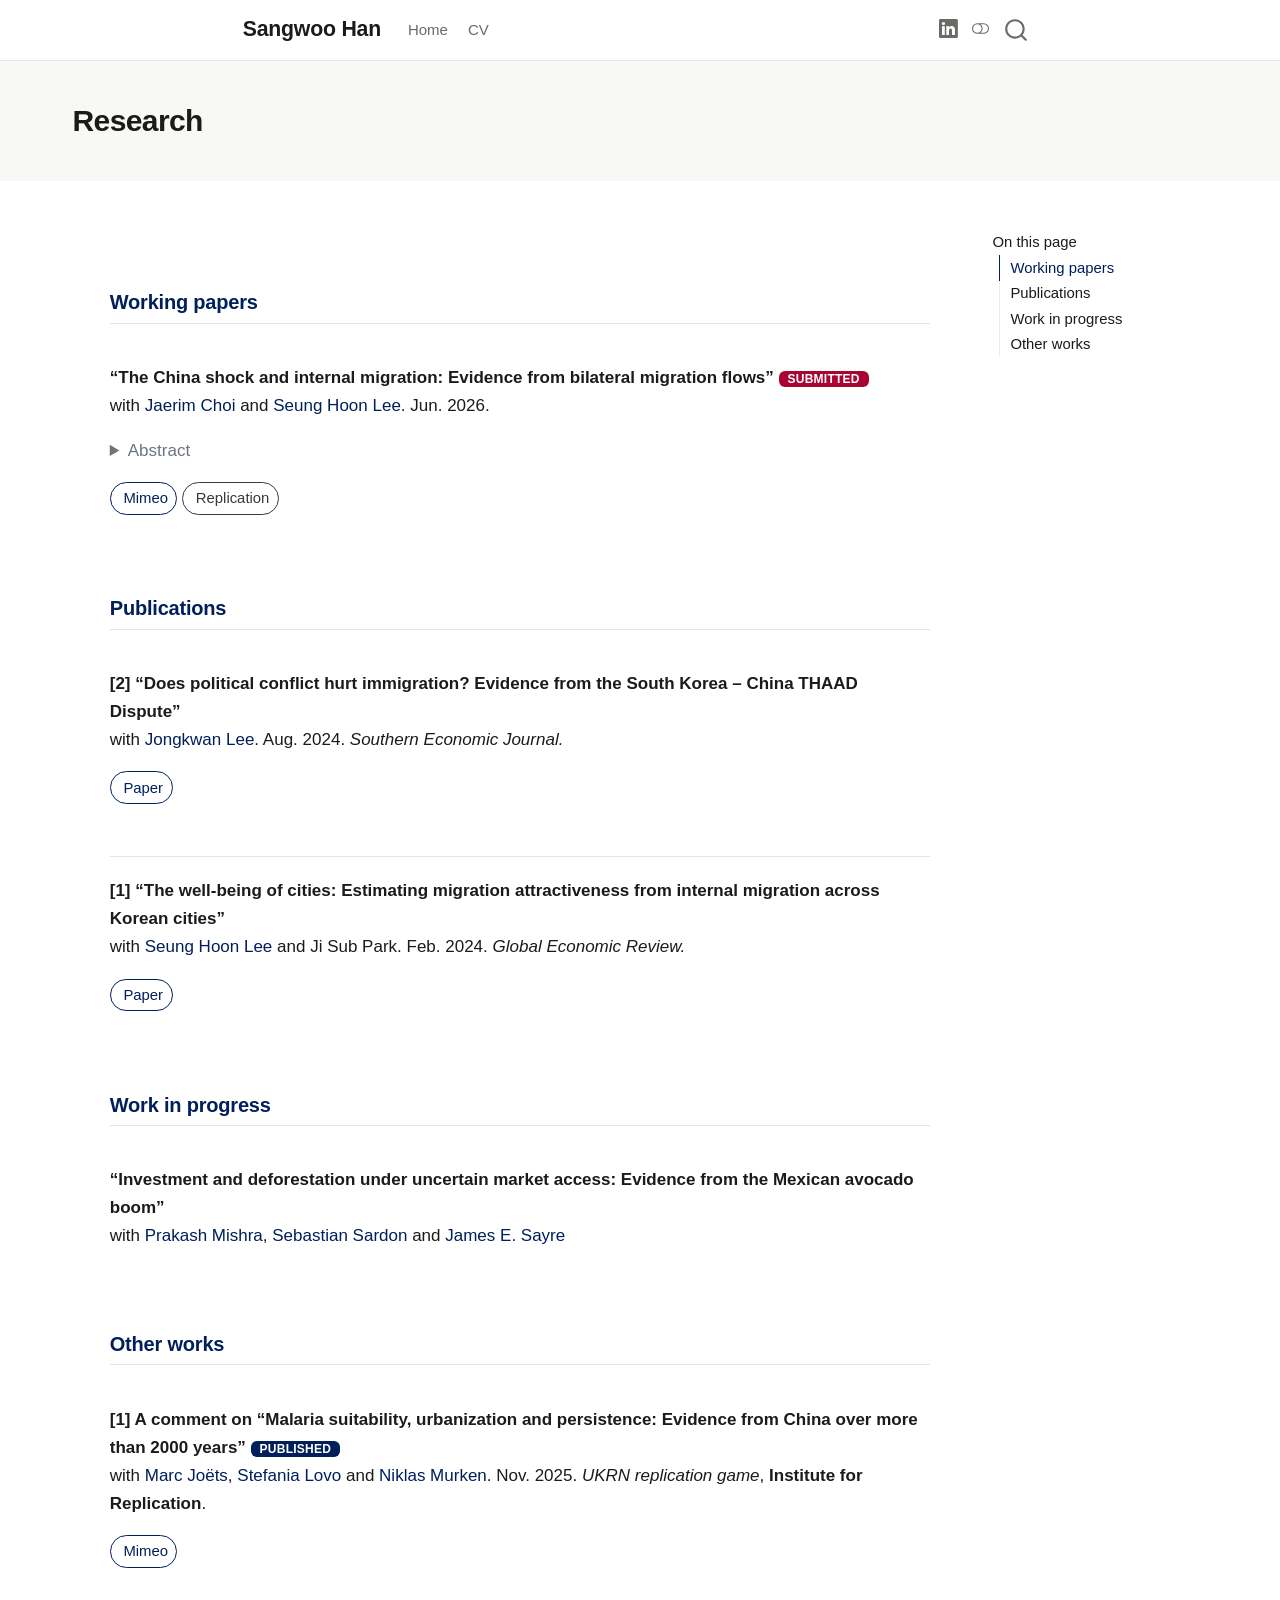
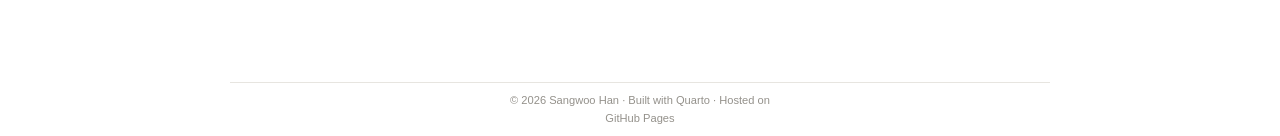
==== docs/research/index.html @ eeeba7d2 "First Version" ====
<!DOCTYPE html>
<html xmlns="http://www.w3.org/1999/xhtml" lang="en" xml:lang="en"><head>

<meta charset="utf-8">
<meta name="generator" content="quarto-1.10.19">

<meta name="viewport" content="width=device-width, initial-scale=1.0, user-scalable=yes">


<title>Research – Sangwoo Han</title>
<style>
/* Default styles provided by pandoc.
** See https://pandoc.org/MANUAL.html#variables-for-html for config info.
*/
span.smallcaps{font-variant: small-caps;}
div.columns{display: flex; gap: 1.5em;}
div.column{flex: auto;}
@media screen {
div.columns{gap: min(4vw, 1.5em);}
div.column{overflow-x: auto;}
}
div.hanging-indent{margin-left: 1.5em; text-indent: -1.5em;}
ul.task-list{list-style: none;}
ul.task-list li input[type="checkbox"] {
  width: 0.8em;
  margin: 0 0.8em 0.2em -1em; /* quarto-specific, see https://github.com/quarto-dev/quarto-cli/issues/4556 */ 
  vertical-align: middle;
}
</style>


<script src="../site_libs/quarto-nav/quarto-nav.js"></script>
<script src="../site_libs/quarto-nav/headroom.min.js"></script>
<script src="../site_libs/clipboard/clipboard.min.js"></script>
<script src="../site_libs/quarto-search/autocomplete.umd.js"></script>
<script src="../site_libs/quarto-search/fuse.min.js"></script>
<script src="../site_libs/quarto-search/quarto-search.js"></script>
<meta name="quarto:offset" content="../">
<script src="../site_libs/quarto-html/quarto.js" type="module"></script>
<script src="../site_libs/quarto-html/tabsets/tabsets.js" type="module"></script>
<script src="../site_libs/quarto-html/popper.min.js"></script>
<script src="../site_libs/quarto-html/tippy.umd.min.js"></script>
<script src="../site_libs/quarto-html/anchor.min.js"></script>
<link href="../site_libs/quarto-html/tippy.css" rel="stylesheet">
<link href="../site_libs/quarto-html/quarto-syntax-highlighting-bf27225e3a48a9273f3daa8f8e829971.css" rel="stylesheet" class="quarto-color-scheme" id="quarto-text-highlighting-styles">
<link href="../site_libs/quarto-html/quarto-syntax-highlighting-dark-b626d73c4c936ccc3cb08be7d45d1df6.css" rel="stylesheet" class="quarto-color-scheme quarto-color-alternate" id="quarto-text-highlighting-styles">
<link href="../site_libs/quarto-html/quarto-syntax-highlighting-bf27225e3a48a9273f3daa8f8e829971.css" rel="stylesheet" class="quarto-color-scheme-extra" id="quarto-text-highlighting-styles">
<script src="../site_libs/bootstrap/bootstrap.min.js"></script>
<link href="../site_libs/bootstrap/bootstrap-icons.css" rel="stylesheet">
<link href="../site_libs/bootstrap/bootstrap-93f0656b074f93c2a2782606e152bee6.min.css" rel="stylesheet" append-hash="true" class="quarto-color-scheme" id="quarto-bootstrap" data-mode="light">
<link href="../site_libs/bootstrap/bootstrap-dark-f4b5288746a5daa8dfa9071540f2e5d3.min.css" rel="stylesheet" append-hash="true" class="quarto-color-scheme quarto-color-alternate" id="quarto-bootstrap" data-mode="dark">
<link href="../site_libs/bootstrap/bootstrap-93f0656b074f93c2a2782606e152bee6.min.css" rel="stylesheet" append-hash="true" class="quarto-color-scheme-extra" id="quarto-bootstrap" data-mode="light">
<script src="../site_libs/quarto-contrib/iconify-2.1.0/iconify-icon.min.js"></script>
<script id="quarto-search-options" type="application/json">{
  "location": "navbar",
  "copy-button": false,
  "collapse-after": 3,
  "panel-placement": "end",
  "type": "overlay",
  "limit": 50,
  "keyboard-shortcut": [
    "f",
    "/",
    "s"
  ],
  "show-item-context": false,
  "language": {
    "search-no-results-text": "No results",
    "search-matching-documents-text": "matching documents",
    "search-copy-link-title": "Copy link to search",
    "search-hide-matches-text": "Hide additional matches",
    "search-more-match-text": "more match in this document",
    "search-more-matches-text": "more matches in this document",
    "search-clear-button-title": "Clear",
    "search-text-placeholder": "",
    "search-detached-cancel-button-title": "Cancel",
    "search-submit-button-title": "Submit",
    "search-label": "Search"
  }
}</script>


<link rel="stylesheet" href="../styles.css">
<meta property="og:title" content="Research – Sangwoo Han">
<meta property="og:site_name" content="Sangwoo Han">
</head>

<body class="nav-fixed quarto-light"><script id="quarto-html-before-body" type="application/javascript">
    const toggleBodyColorMode = (bsSheetEl) => {
      const mode = bsSheetEl.getAttribute("data-mode");
      const bodyEl = window.document.querySelector("body");
      if (mode === "dark") {
        bodyEl.classList.add("quarto-dark");
        bodyEl.classList.remove("quarto-light");
      } else {
        bodyEl.classList.add("quarto-light");
        bodyEl.classList.remove("quarto-dark");
      }
    }
    const toggleBodyColorPrimary = () => {
      const bsSheetEl = window.document.querySelector("link#quarto-bootstrap:not([rel=disabled-stylesheet])");
      if (bsSheetEl) {
        toggleBodyColorMode(bsSheetEl);
      }
    }
    const setColorSchemeToggle = (alternate) => {
      const toggles = window.document.querySelectorAll('.quarto-color-scheme-toggle');
      for (let i=0; i < toggles.length; i++) {
        const toggle = toggles[i];
        if (toggle) {
          if (alternate) {
            toggle.classList.add("alternate");
          } else {
            toggle.classList.remove("alternate");
          }
        }
      }
    };
    const toggleColorMode = (alternate) => {
      // Switch the stylesheets
      const primaryStylesheets = window.document.querySelectorAll('link.quarto-color-scheme:not(.quarto-color-alternate)');
      const alternateStylesheets = window.document.querySelectorAll('link.quarto-color-scheme.quarto-color-alternate');
      manageTransitions('#quarto-margin-sidebar .nav-link', false);
      if (alternate) {
        // note: dark is layered on light, we don't disable primary!
        enableStylesheet(alternateStylesheets);
        for (const sheetNode of alternateStylesheets) {
          if (sheetNode.id === "quarto-bootstrap") {
            toggleBodyColorMode(sheetNode);
          }
        }
      } else {
        disableStylesheet(alternateStylesheets);
        enableStylesheet(primaryStylesheets)
        toggleBodyColorPrimary();
      }
      manageTransitions('#quarto-margin-sidebar .nav-link', true);
      // Switch the toggles
      setColorSchemeToggle(alternate)
      // Hack to workaround the fact that safari doesn't
      // properly recolor the scrollbar when toggling (#1455)
      if (navigator.userAgent.indexOf('Safari') > 0 && navigator.userAgent.indexOf('Chrome') == -1) {
        manageTransitions("body", false);
        window.scrollTo(0, 1);
        setTimeout(() => {
          window.scrollTo(0, 0);
          manageTransitions("body", true);
        }, 40);
      }
    }
    const disableStylesheet = (stylesheets) => {
      for (let i=0; i < stylesheets.length; i++) {
        const stylesheet = stylesheets[i];
        stylesheet.rel = 'disabled-stylesheet';
      }
    }
    const enableStylesheet = (stylesheets) => {
      for (let i=0; i < stylesheets.length; i++) {
        const stylesheet = stylesheets[i];
        if(stylesheet.rel !== 'stylesheet') { // for Chrome, which will still FOUC without this check
          stylesheet.rel = 'stylesheet';
        }
      }
    }
    const manageTransitions = (selector, allowTransitions) => {
      const els = window.document.querySelectorAll(selector);
      for (let i=0; i < els.length; i++) {
        const el = els[i];
        if (allowTransitions) {
          el.classList.remove('notransition');
        } else {
          el.classList.add('notransition');
        }
      }
    }
    const isFileUrl = () => {
      return window.location.protocol === 'file:';
    }
    const hasAlternateSentinel = () => {
      let styleSentinel = getColorSchemeSentinel();
      if (styleSentinel !== null) {
        return styleSentinel === "alternate";
      } else {
        return false;
      }
    }
    const setStyleSentinel = (alternate) => {
      const value = alternate ? "alternate" : "default";
      if (!isFileUrl()) {
        window.localStorage.setItem("quarto-color-scheme", value);
      } else {
        localAlternateSentinel = value;
      }
    }
    const getColorSchemeSentinel = () => {
      if (!isFileUrl()) {
        const storageValue = window.localStorage.getItem("quarto-color-scheme");
        return storageValue != null ? storageValue : localAlternateSentinel;
      } else {
        return localAlternateSentinel;
      }
    }
    const toggleGiscusIfUsed = (isAlternate, darkModeDefault) => {
      const baseTheme = document.querySelector('#giscus-base-theme')?.value ?? 'light';
      const alternateTheme = document.querySelector('#giscus-alt-theme')?.value ?? 'dark';
      let newTheme = '';
      if(authorPrefersDark) {
        newTheme = isAlternate ? baseTheme : alternateTheme;
      } else {
        newTheme = isAlternate ? alternateTheme : baseTheme;
      }
      const changeGiscusTheme = () => {
        // From: https://github.com/giscus/giscus/issues/336
        const sendMessage = (message) => {
          const iframe = document.querySelector('iframe.giscus-frame');
          if (!iframe) return;
          iframe.contentWindow.postMessage({ giscus: message }, 'https://giscus.app');
        }
        sendMessage({
          setConfig: {
            theme: newTheme
          }
        });
      }
      const isGiscussLoaded = window.document.querySelector('iframe.giscus-frame') !== null;
      if (isGiscussLoaded) {
        changeGiscusTheme();
      }
    };
    const authorPrefersDark = false;
    const darkModeDefault = authorPrefersDark;
      document.querySelector('link#quarto-text-highlighting-styles.quarto-color-scheme-extra').rel = 'disabled-stylesheet';
      document.querySelector('link#quarto-bootstrap.quarto-color-scheme-extra').rel = 'disabled-stylesheet';
    let localAlternateSentinel = darkModeDefault ? 'alternate' : 'default';
    // Dark / light mode switch
    window.quartoToggleColorScheme = () => {
      // Read the current dark / light value
      let toAlternate = !hasAlternateSentinel();
      toggleColorMode(toAlternate);
      setStyleSentinel(toAlternate);
      toggleGiscusIfUsed(toAlternate, darkModeDefault);
      window.dispatchEvent(new Event('resize'));
    };
    // Switch to dark mode if need be
    if (hasAlternateSentinel()) {
      toggleColorMode(true);
    } else {
      toggleColorMode(false);
    }
  </script>

<div id="quarto-search-results"></div>
  <header id="quarto-header" class="headroom fixed-top quarto-banner">
    <nav class="navbar navbar-expand-lg " data-bs-theme="dark">
      <div class="navbar-container container-fluid">
      <div class="navbar-brand-container mx-auto">
    <a class="navbar-brand" href="../index.html">
    <span class="navbar-title">Sangwoo Han</span>
    </a>
  </div>
            <div id="quarto-search" class="" title="Search"></div>
          <button class="navbar-toggler" type="button" data-bs-toggle="collapse" data-bs-target="#navbarCollapse" aria-controls="navbarCollapse" role="menu" aria-expanded="false" aria-label="Toggle navigation" onclick="if (window.quartoToggleHeadroom) { window.quartoToggleHeadroom(); }">
  <span class="navbar-toggler-icon"></span>
</button>
          <div class="collapse navbar-collapse" id="navbarCollapse">
            <ul class="navbar-nav navbar-nav-scroll me-auto">
  <li class="nav-item">
    <a class="nav-link" href="../index.html"> 
<span class="menu-text">Home</span></a>
  </li>  
  <li class="nav-item">
    <a class="nav-link" href="../vita/cv-han.pdf"> 
<span class="menu-text">CV</span></a>
  </li>  
</ul>
            <ul class="navbar-nav navbar-nav-scroll ms-auto">
  <li class="nav-item compact">
    <a class="nav-link" href="https://www.linkedin.com/in/sangwooh/"> <i class="bi bi-linkedin" role="img">
</i> 
<span class="menu-text"></span></a>
  </li>  
</ul>
          </div> <!-- /navcollapse -->
            <div class="quarto-navbar-tools">
  <a href="" class="quarto-color-scheme-toggle quarto-navigation-tool  px-1" onclick="window.quartoToggleColorScheme(); return false;" title="Toggle dark mode"><i class="bi"></i></a>
</div>
      </div> <!-- /container-fluid -->
    </nav>
</header>
<!-- content -->
<header id="title-block-header" class="quarto-title-block default page-columns page-full">
  <div class="quarto-title-banner page-columns page-full">
    <div class="quarto-title column-page-left">
      <h1 class="title">Research</h1>
                      </div>
  </div>
    
  
  <div class="quarto-title-meta column-page-left">

      
    
      
    </div>
    
  
  </header><div id="quarto-content" class="quarto-container page-columns page-rows-contents page-layout-full page-navbar">
<!-- sidebar -->
<!-- margin-sidebar -->
    <div id="quarto-margin-sidebar" class="sidebar margin-sidebar">
        <nav id="TOC" role="doc-toc" class="toc-active">
    <h2 id="toc-title">On this page</h2>
   
  <ul>
  <li><a href="#working-papers" id="toc-working-papers" class="nav-link active" data-scroll-target="#working-papers">Working papers</a></li>
  <li><a href="#publications" id="toc-publications" class="nav-link" data-scroll-target="#publications">Publications</a></li>
  <li><a href="#work-in-progress" id="toc-work-in-progress" class="nav-link" data-scroll-target="#work-in-progress">Work in progress</a></li>
  <li><a href="#other-works" id="toc-other-works" class="nav-link" data-scroll-target="#other-works">Other works</a></li>
  </ul>
</nav>
    </div>
<!-- main -->
<main class="content quarto-banner-title-block column-page-left" id="quarto-document-content">






<section id="working-papers" class="level2">
<h2 class="anchored" data-anchor-id="working-papers">Working papers</h2>
<div class="paper">
<p><strong>“The China shock and internal migration: Evidence from bilateral migration flows”</strong> <span class="badge status-submitted">Submitted</span><br> with <a href="https://sites.google.com/view/jaerimchoi">Jaerim Choi</a> and <a href="https://sites.google.com/view/seunghoon/home">Seung Hoon Lee</a>. Jun.&nbsp;2026.</p>
<details>
<summary>
Abstract
</summary>
Using Korean administrative data spanning nearly two decades and covering the universe of bilateral migration flows across local labor markets, we examine how the China trade shock shapes internal migration. While prior studies rely on net population changes to measure labor adjustment, we exploit bilateral migration flows that separately capture in- and out-migration. We find that trade exposure primarily increases out-migration from adversely affected regions, with limited effects on in-migration, revealing asymmetric spatial adjustment. Decomposing the shock, export expansion reduces out-migration, whereas import competition increases it. Migration responses are strongest among prime working-age individuals and substantially weaker among younger and older cohorts. Single-person households are more responsive than multi-person households. Overall, bilateral data reveal substantial migration responses that conventional net population measures fail to detect, offering new insight into the “missing migration puzzle.”
</details>
<p><a href="working-paper/migration_china_shock.pdf" class="btn btn-sm btn-outline-primary" role="button"><iconify-icon role="img" inline="" icon="bi:file-earmark-pdf" aria-label="Icon file-earmark-pdf from bi Iconify.design set." title="Icon file-earmark-pdf from bi Iconify.design set."></iconify-icon> Mimeo</a> <a href="https://github.com/hchulkim/research_china-shock-migration" class="btn btn-sm btn-outline-secondary" role="button"><iconify-icon role="img" inline="" icon="bi:github" aria-label="Icon github from bi Iconify.design set." title="Icon github from bi Iconify.design set."></iconify-icon> Replication</a></p>
</div>
</section>
<section id="publications" class="level2">
<h2 class="anchored" data-anchor-id="publications">Publications</h2>
<div class="paper">
<p><strong>[2] “Does political conflict hurt immigration? Evidence from the South Korea – China THAAD Dispute”</strong><br> with <a href="https://sites.google.com/site/kwanlee84/home?authuser=0">Jongkwan Lee</a>. Aug.&nbsp;2024. <em>Southern Economic Journal.</em></p>
<p><a href="https://onlinelibrary.wiley.com/doi/10.1002/soej.12723" class="btn btn-sm btn-outline-primary" role="button"><iconify-icon role="img" inline="" icon="bi:box-arrow-up-right" aria-label="Icon box-arrow-up-right from bi Iconify.design set." title="Icon box-arrow-up-right from bi Iconify.design set."></iconify-icon> Paper</a></p>
</div>
<div class="paper">
<p><strong>[1] “The well-being of cities: Estimating migration attractiveness from internal migration across Korean cities”</strong><br> with <a href="https://sites.google.com/view/seunghoon/home">Seung Hoon Lee</a> and Ji Sub Park. Feb.&nbsp;2024. <em>Global Economic Review.</em></p>
<p><a href="https://www.tandfonline.com/doi/full/10.1080/1226508X.2023.2282622?scroll=top&amp;needAccess=true" class="btn btn-sm btn-outline-primary" role="button"><iconify-icon role="img" inline="" icon="bi:box-arrow-up-right" aria-label="Icon box-arrow-up-right from bi Iconify.design set." title="Icon box-arrow-up-right from bi Iconify.design set."></iconify-icon> Paper</a></p>
</div>
</section>
<section id="work-in-progress" class="level2">
<h2 class="anchored" data-anchor-id="work-in-progress">Work in progress</h2>
<div class="paper">
<p><strong>“Investment and deforestation under uncertain market access: Evidence from the Mexican avocado boom”</strong><br> with <a href="https://sites.google.com/mishra.org/prakashmishra">Prakash Mishra</a>, <a href="https://sites.northwestern.edu/ssardon/">Sebastian Sardon</a> and <a href="http://jaysayre.com">James E. Sayre</a></p>
</div>
</section>
<section id="other-works" class="level2">
<h2 class="anchored" data-anchor-id="other-works">Other works</h2>
<!-- ::: {.paper} -->
<!-- **[4] "Pest outbreak, agricultural production, and trade."** [Work in progress]{.badge .status-wip}<br> -->
<!-- *Second-year candidacy paper.* Draft available upon request. -->
<!-- ::: -->
<div class="paper">
<p><strong>[1] A comment on “Malaria suitability, urbanization and persistence: Evidence from China over more than 2000 years”</strong> <span class="badge status-published">Published</span><br> with <a href="https://www.marcjoets.com/">Marc Joëts</a>, <a href="https://sites.google.com/site/stefanialovo/">Stefania Lovo</a> and <a href="https://www.rwi-essen.de/rwi/team/person/niklas-murken">Niklas Murken</a>. Nov.&nbsp;2025. <em>UKRN replication game</em>, <strong>Institute for Replication</strong>.</p>
<p><a href="working-paper/malaria_urban_china_EER.pdf" class="btn btn-sm btn-outline-primary" role="button"><iconify-icon role="img" inline="" icon="bi:file-earmark-pdf" aria-label="Icon file-earmark-pdf from bi Iconify.design set." title="Icon file-earmark-pdf from bi Iconify.design set."></iconify-icon> Mimeo</a></p>
</div>
<!-- ::: {.paper} -->
<!-- **[2] (Pre-doctoral) "The effect of remote working on household waste: Evidence from South Korea"** [Dormant paper]{.badge .status-wip}<br> -->
<!-- with [Hee-Seung Yang](https://sites.google.com/site/heeseungyang/home). Mar. 2025. -->
<!---->
<!-- [ Mimeo](working-paper/wfh-waste.pdf){.btn .btn-sm .btn-outline-primary role="button"} -->
<!-- ::: -->
<!---->
<!-- ::: {.paper} -->
<!-- **[1] (Pre-doctoral) "High-speed rails and regional effects: Evidence from Ulsan (in Korean)"** [Published]{.badge .status-published}<br> -->
<!-- with [Seung Hoon Lee](https://sites.google.com/view/seunghoon/home), Moon Jung Choi and [Jaerim Choi](https://sites.google.com/view/jaerimchoi). Apr. 2024. *Journal of Korean Economic Analysis.* -->
<!---->
<!-- [ Paper](https://www.kci.go.kr/kciportal/ci/sereArticleSearch/ciSereArtiView.kci?sereArticleSearchBean.artiId=ART003074695){.btn .btn-sm .btn-outline-primary role="button"} -->
<!-- ::: -->


</section>

</main> <!-- /main -->
<script id="quarto-html-after-body" type="application/javascript">
  window.document.addEventListener("DOMContentLoaded", function (event) {
    // Ensure there is a toggle, if there isn't float one in the top right
    if (window.document.querySelector('.quarto-color-scheme-toggle') === null) {
      const a = window.document.createElement('a');
      a.classList.add('top-right');
      a.classList.add('quarto-color-scheme-toggle');
      a.href = "";
      a.onclick = function() { try { window.quartoToggleColorScheme(); } catch {} return false; };
      const i = window.document.createElement("i");
      i.classList.add('bi');
      a.appendChild(i);
      window.document.body.appendChild(a);
    }
    setColorSchemeToggle(hasAlternateSentinel())
    const icon = "";
    const anchorJS = new window.AnchorJS();
    anchorJS.options = {
      placement: 'right',
      icon: icon
    };
    anchorJS.add('.anchored');
    const isCodeAnnotation = (el) => {
      for (const clz of el.classList) {
        if (clz.startsWith('code-annotation-')) {                     
          return true;
        }
      }
      return false;
    }
    const onCopySuccess = function(e) {
      // button target
      const button = e.trigger;
      // don't keep focus
      button.blur();
      // flash "checked"
      button.classList.add('code-copy-button-checked');
      var currentTitle = button.getAttribute("title");
      button.setAttribute("title", "Copied!");
      let tooltip;
      if (window.bootstrap) {
        button.setAttribute("data-bs-toggle", "tooltip");
        button.setAttribute("data-bs-placement", "left");
        button.setAttribute("data-bs-title", "Copied!");
        tooltip = new bootstrap.Tooltip(button, 
          { trigger: "manual", 
            customClass: "code-copy-button-tooltip",
            offset: [0, -8]});
        tooltip.show();    
      }
      setTimeout(function() {
        if (tooltip) {
          tooltip.hide();
          button.removeAttribute("data-bs-title");
          button.removeAttribute("data-bs-toggle");
          button.removeAttribute("data-bs-placement");
        }
        button.setAttribute("title", currentTitle);
        button.classList.remove('code-copy-button-checked');
      }, 1000);
      // clear code selection
      e.clearSelection();
    }
    const getTextToCopy = function(trigger) {
      const outerScaffold = trigger.parentElement.cloneNode(true);
      const codeEl = outerScaffold.querySelector('code');
      for (const childEl of codeEl.children) {
        if (isCodeAnnotation(childEl)) {
          childEl.remove();
        }
      }
      return codeEl.innerText;
    }
    const clipboard = new window.ClipboardJS('.code-copy-button:not([data-in-quarto-modal])', {
      text: getTextToCopy
    });
    clipboard.on('success', onCopySuccess);
    if (window.document.getElementById('quarto-embedded-source-code-modal')) {
      const clipboardModal = new window.ClipboardJS('.code-copy-button[data-in-quarto-modal]', {
        text: getTextToCopy,
        container: window.document.getElementById('quarto-embedded-source-code-modal')
      });
      clipboardModal.on('success', onCopySuccess);
    }
      var localhostRegex = new RegExp(/^(?:http|https):\/\/localhost\:?[0-9]*\//);
      var mailtoRegex = new RegExp(/^mailto:/);
        var filterRegex = new RegExp("https:\/\/sangwooh\.github\.io");
      var isInternal = (href) => {
          return filterRegex.test(href) || localhostRegex.test(href) || mailtoRegex.test(href);
      }
      // Inspect non-navigation links and adorn them if external
     var links = window.document.querySelectorAll('a[href]:not(.nav-link):not(.navbar-brand):not(.toc-action):not(.sidebar-link):not(.sidebar-item-toggle):not(.pagination-link):not(.no-external):not([aria-hidden]):not(.dropdown-item):not(.quarto-navigation-tool):not(.about-link)');
      for (var i=0; i<links.length; i++) {
        const link = links[i];
        if (!isInternal(link.href)) {
          // undo the damage that might have been done by quarto-nav.js in the case of
          // links that we want to consider external
          if (link.dataset.originalHref !== undefined) {
            link.href = link.dataset.originalHref;
          }
        }
      }
    function tippyHover(el, contentFn, onTriggerFn, onUntriggerFn) {
      const config = {
        allowHTML: true,
        maxWidth: 500,
        delay: 100,
        arrow: false,
        appendTo: function(el) {
            return el.parentElement;
        },
        interactive: true,
        interactiveBorder: 10,
        theme: 'quarto',
        placement: 'bottom-start',
      };
      if (contentFn) {
        config.content = contentFn;
      }
      if (onTriggerFn) {
        config.onTrigger = onTriggerFn;
      }
      if (onUntriggerFn) {
        config.onUntrigger = onUntriggerFn;
      }
      window.tippy(el, config); 
    }
    const noterefs = window.document.querySelectorAll('a[role="doc-noteref"]');
    for (var i=0; i<noterefs.length; i++) {
      const ref = noterefs[i];
      tippyHover(ref, function() {
        // use id or data attribute instead here
        let href = ref.getAttribute('data-footnote-href') || ref.getAttribute('href');
        try { href = new URL(href).hash; } catch {}
        const id = href.replace(/^#\/?/, "");
        const note = window.document.getElementById(id);
        if (note) {
          return note.innerHTML;
        } else {
          return "";
        }
      });
    }
    const xrefs = window.document.querySelectorAll('a.quarto-xref');
    const processXRef = (id, note) => {
      // Strip column container classes
      const stripColumnClz = (el) => {
        el.classList.remove("page-full", "page-columns");
        if (el.children) {
          for (const child of el.children) {
            stripColumnClz(child);
          }
        }
      }
      stripColumnClz(note)
      if (id === null || id.startsWith('sec-')) {
        // Special case sections, only their first couple elements
        const container = document.createElement("div");
        if (note.children && note.children.length > 2) {
          container.appendChild(note.children[0].cloneNode(true));
          for (let i = 1; i < note.children.length; i++) {
            const child = note.children[i];
            if (child.tagName === "P" && child.innerText === "") {
              continue;
            } else {
              container.appendChild(child.cloneNode(true));
              break;
            }
          }
          if (window.Quarto?.typesetMath) {
            window.Quarto.typesetMath(container);
          }
          return container.innerHTML
        } else {
          if (window.Quarto?.typesetMath) {
            window.Quarto.typesetMath(note);
          }
          return note.innerHTML;
        }
      } else {
        // Remove any anchor links if they are present
        const anchorLink = note.querySelector('a.anchorjs-link');
        if (anchorLink) {
          anchorLink.remove();
        }
        if (window.Quarto?.typesetMath) {
          window.Quarto.typesetMath(note);
        }
        if (note.classList.contains("callout")) {
          return note.outerHTML;
        } else {
          return note.innerHTML;
        }
      }
    }
    for (var i=0; i<xrefs.length; i++) {
      const xref = xrefs[i];
      tippyHover(xref, undefined, function(instance) {
        instance.disable();
        let url = xref.getAttribute('href');
        let hash = undefined; 
        if (url.startsWith('#')) {
          hash = url;
        } else {
          try { hash = new URL(url).hash; } catch {}
        }
        if (hash) {
          const id = hash.replace(/^#\/?/, "");
          const note = window.document.getElementById(id);
          if (note !== null) {
            try {
              const html = processXRef(id, note.cloneNode(true));
              instance.setContent(html);
            } finally {
              instance.enable();
              instance.show();
            }
          } else {
            // See if we can fetch this
            fetch(url.split('#')[0])
            .then(res => res.text())
            .then(html => {
              const parser = new DOMParser();
              const htmlDoc = parser.parseFromString(html, "text/html");
              const note = htmlDoc.getElementById(id);
              if (note !== null) {
                const html = processXRef(id, note);
                instance.setContent(html);
              } 
            }).finally(() => {
              instance.enable();
              instance.show();
            });
          }
        } else {
          // See if we can fetch a full url (with no hash to target)
          // This is a special case and we should probably do some content thinning / targeting
          fetch(url)
          .then(res => res.text())
          .then(html => {
            const parser = new DOMParser();
            const htmlDoc = parser.parseFromString(html, "text/html");
            const note = htmlDoc.querySelector('main.content');
            if (note !== null) {
              // This should only happen for chapter cross references
              // (since there is no id in the URL)
              // remove the first header
              if (note.children.length > 0 && note.children[0].tagName === "HEADER") {
                note.children[0].remove();
              }
              const html = processXRef(null, note);
              instance.setContent(html);
            } 
          }).finally(() => {
            instance.enable();
            instance.show();
          });
        }
      }, function(instance) {
      });
    }
        let selectedAnnoteEl;
        const selectorForAnnotation = ( cell, annotation) => {
          let cellAttr = 'data-code-cell="' + cell + '"';
          let lineAttr = 'data-code-annotation="' +  annotation + '"';
          const selector = 'span[' + cellAttr + '][' + lineAttr + ']';
          return selector;
        }
        const selectCodeLines = (annoteEl) => {
          const doc = window.document;
          const targetCell = annoteEl.getAttribute("data-target-cell");
          const targetAnnotation = annoteEl.getAttribute("data-target-annotation");
          const annoteSpan = window.document.querySelector(selectorForAnnotation(targetCell, targetAnnotation));
          const lines = annoteSpan.getAttribute("data-code-lines").split(",");
          const lineIds = lines.map((line) => {
            return targetCell + "-" + line;
          })
          let top = null;
          let height = null;
          let parent = null;
          if (lineIds.length > 0) {
              //compute the position of the single el (top and bottom and make a div)
              const el = window.document.getElementById(lineIds[0]);
              top = el.offsetTop;
              height = el.offsetHeight;
              parent = el.parentElement.parentElement;
            if (lineIds.length > 1) {
              const lastEl = window.document.getElementById(lineIds[lineIds.length - 1]);
              const bottom = lastEl.offsetTop + lastEl.offsetHeight;
              height = bottom - top;
            }
            if (top !== null && height !== null && parent !== null) {
              // cook up a div (if necessary) and position it 
              let div = window.document.getElementById("code-annotation-line-highlight");
              if (div === null) {
                div = window.document.createElement("div");
                div.setAttribute("id", "code-annotation-line-highlight");
                div.style.position = 'absolute';
                parent.appendChild(div);
              }
              div.style.top = top - 2 + "px";
              div.style.height = height + 4 + "px";
              div.style.left = 0;
              let gutterDiv = window.document.getElementById("code-annotation-line-highlight-gutter");
              if (gutterDiv === null) {
                gutterDiv = window.document.createElement("div");
                gutterDiv.setAttribute("id", "code-annotation-line-highlight-gutter");
                gutterDiv.style.position = 'absolute';
                const codeCell = window.document.getElementById(targetCell);
                const gutter = codeCell.querySelector('.code-annotation-gutter');
                gutter.appendChild(gutterDiv);
              }
              gutterDiv.style.top = top - 2 + "px";
              gutterDiv.style.height = height + 4 + "px";
            }
            selectedAnnoteEl = annoteEl;
          }
        };
        const unselectCodeLines = () => {
          const elementsIds = ["code-annotation-line-highlight", "code-annotation-line-highlight-gutter"];
          elementsIds.forEach((elId) => {
            const div = window.document.getElementById(elId);
            if (div) {
              div.remove();
            }
          });
          selectedAnnoteEl = undefined;
        };
          // Handle positioning of the toggle
      window.addEventListener(
        "resize",
        throttle(() => {
          elRect = undefined;
          if (selectedAnnoteEl) {
            selectCodeLines(selectedAnnoteEl);
          }
        }, 10)
      );
      function throttle(fn, ms) {
      let throttle = false;
      let timer;
        return (...args) => {
          if(!throttle) { // first call gets through
              fn.apply(this, args);
              throttle = true;
          } else { // all the others get throttled
              if(timer) clearTimeout(timer); // cancel #2
              timer = setTimeout(() => {
                fn.apply(this, args);
                timer = throttle = false;
              }, ms);
          }
        };
      }
        // Attach click handler to the DT
        const annoteDls = window.document.querySelectorAll('dt[data-target-cell]');
        for (const annoteDlNode of annoteDls) {
          annoteDlNode.addEventListener('click', (event) => {
            const clickedEl = event.target;
            if (clickedEl !== selectedAnnoteEl) {
              unselectCodeLines();
              const activeEl = window.document.querySelector('dt[data-target-cell].code-annotation-active');
              if (activeEl) {
                activeEl.classList.remove('code-annotation-active');
              }
              selectCodeLines(clickedEl);
              clickedEl.classList.add('code-annotation-active');
            } else {
              // Unselect the line
              unselectCodeLines();
              clickedEl.classList.remove('code-annotation-active');
            }
          });
        }
    const findCites = (el) => {
      const parentEl = el.parentElement;
      if (parentEl) {
        const cites = parentEl.dataset.cites;
        if (cites) {
          return {
            el,
            cites: cites.split(' ')
          };
        } else {
          return findCites(el.parentElement)
        }
      } else {
        return undefined;
      }
    };
    var bibliorefs = window.document.querySelectorAll('a[role="doc-biblioref"]');
    for (var i=0; i<bibliorefs.length; i++) {
      const ref = bibliorefs[i];
      const citeInfo = findCites(ref);
      if (citeInfo) {
        tippyHover(citeInfo.el, function() {
          var popup = window.document.createElement('div');
          citeInfo.cites.forEach(function(cite) {
            var citeDiv = window.document.createElement('div');
            citeDiv.classList.add('hanging-indent');
            citeDiv.classList.add('csl-entry');
            var biblioDiv = window.document.getElementById('ref-' + cite);
            if (biblioDiv) {
              citeDiv.innerHTML = biblioDiv.innerHTML;
            }
            popup.appendChild(citeDiv);
          });
          return popup.innerHTML;
        });
      }
    }
  });
  </script>
</div> <!-- /content -->
<footer class="footer">
  <div class="nav-footer">
    <div class="nav-footer-left">
      &nbsp;
    </div>   
    <div class="nav-footer-center">
<p>© 2026 Sangwoo Han · Built with Quarto · Hosted on GitHub Pages</p>
</div>
    <div class="nav-footer-right">
      &nbsp;
    </div>
  </div>
</footer>




</body></html>
---- docs/site_libs/quarto-html/tippy.css ----
.tippy-box[data-animation=fade][data-state=hidden]{opacity:0}[data-tippy-root]{max-width:calc(100vw - 10px)}.tippy-box{position:relative;background-color:#333;color:#fff;border-radius:4px;font-size:14px;line-height:1.4;white-space:normal;outline:0;transition-property:transform,visibility,opacity}.tippy-box[data-placement^=top]>.tippy-arrow{bottom:0}.tippy-box[data-placement^=top]>.tippy-arrow:before{bottom:-7px;left:0;border-width:8px 8px 0;border-top-color:initial;transform-origin:center top}.tippy-box[data-placement^=bottom]>.tippy-arrow{top:0}.tippy-box[data-placement^=bottom]>.tippy-arrow:before{top:-7px;left:0;border-width:0 8px 8px;border-bottom-color:initial;transform-origin:center bottom}.tippy-box[data-placement^=left]>.tippy-arrow{right:0}.tippy-box[data-placement^=left]>.tippy-arrow:before{border-width:8px 0 8px 8px;border-left-color:initial;right:-7px;transform-origin:center left}.tippy-box[data-placement^=right]>.tippy-arrow{left:0}.tippy-box[data-placement^=right]>.tippy-arrow:before{left:-7px;border-width:8px 8px 8px 0;border-right-color:initial;transform-origin:center right}.tippy-box[data-inertia][data-state=visible]{transition-timing-function:cubic-bezier(.54,1.5,.38,1.11)}.tippy-arrow{width:16px;height:16px;color:#333}.tippy-arrow:before{content:"";position:absolute;border-color:transparent;border-style:solid}.tippy-content{position:relative;padding:5px 9px;z-index:1}
---- docs/site_libs/quarto-html/quarto-syntax-highlighting-bf27225e3a48a9273f3daa8f8e829971.css ----
/* quarto syntax highlight colors */
:root {
  --quarto-hl-ot-color: #003B4F;
  --quarto-hl-at-color: #657422;
  --quarto-hl-ss-color: #20794D;
  --quarto-hl-an-color: #5E5E5E;
  --quarto-hl-fu-color: #4758AB;
  --quarto-hl-st-color: #20794D;
  --quarto-hl-cf-color: #003B4F;
  --quarto-hl-op-color: #5E5E5E;
  --quarto-hl-er-color: #AD0000;
  --quarto-hl-bn-color: #AD0000;
  --quarto-hl-al-color: #AD0000;
  --quarto-hl-va-color: #111111;
  --quarto-hl-bu-color: inherit;
  --quarto-hl-ex-color: inherit;
  --quarto-hl-pp-color: #AD0000;
  --quarto-hl-in-color: #5E5E5E;
  --quarto-hl-vs-color: #20794D;
  --quarto-hl-wa-color: #5E5E5E;
  --quarto-hl-do-color: #5E5E5E;
  --quarto-hl-im-color: #00769E;
  --quarto-hl-ch-color: #20794D;
  --quarto-hl-dt-color: #AD0000;
  --quarto-hl-fl-color: #AD0000;
  --quarto-hl-co-color: #5E5E5E;
  --quarto-hl-cv-color: #5E5E5E;
  --quarto-hl-cn-color: #8f5902;
  --quarto-hl-sc-color: #5E5E5E;
  --quarto-hl-dv-color: #AD0000;
  --quarto-hl-kw-color: #003B4F;
}

/* other quarto variables */
:root {
  --quarto-font-monospace: SFMono-Regular, Menlo, Monaco, Consolas, "Liberation Mono", "Courier New", monospace;
}

/* syntax highlight based on Pandoc's rules */
pre > code.sourceCode > span {
  color: #003B4F;
}

code.sourceCode > span {
  color: #003B4F;
}

div.sourceCode,
div.sourceCode pre.sourceCode {
  color: #003B4F;
}

/* Normal */
code span {
  color: #003B4F;
}

/* Alert */
code span.al {
  color: #AD0000;
  font-style: inherit;
}

/* Annotation */
code span.an {
  color: #5E5E5E;
  font-style: inherit;
}

/* Attribute */
code span.at {
  color: #657422;
  font-style: inherit;
}

/* BaseN */
code span.bn {
  color: #AD0000;
  font-style: inherit;
}

/* BuiltIn */
code span.bu {
  font-style: inherit;
}

/* ControlFlow */
code span.cf {
  color: #003B4F;
  font-weight: bold;
  font-style: inherit;
}

/* Char */
code span.ch {
  color: #20794D;
  font-style: inherit;
}

/* Constant */
code span.cn {
  color: #8f5902;
  font-style: inherit;
}

/* Comment */
code span.co {
  color: #5E5E5E;
  font-style: inherit;
}

/* CommentVar */
code span.cv {
  color: #5E5E5E;
  font-style: italic;
}

/* Documentation */
code span.do {
  color: #5E5E5E;
  font-style: italic;
}

/* DataType */
code span.dt {
  color: #AD0000;
  font-style: inherit;
}

/* DecVal */
code span.dv {
  color: #AD0000;
  font-style: inherit;
}

/* Error */
code span.er {
  color: #AD0000;
  font-style: inherit;
}

/* Extension */
code span.ex {
  font-style: inherit;
}

/* Float */
code span.fl {
  color: #AD0000;
  font-style: inherit;
}

/* Function */
code span.fu {
  color: #4758AB;
  font-style: inherit;
}

/* Import */
code span.im {
  color: #00769E;
  font-style: inherit;
}

/* Information */
code span.in {
  color: #5E5E5E;
  font-style: inherit;
}

/* Keyword */
code span.kw {
  color: #003B4F;
  font-weight: bold;
  font-style: inherit;
}

/* Operator */
code span.op {
  color: #5E5E5E;
  font-style: inherit;
}

/* Other */
code span.ot {
  color: #003B4F;
  font-style: inherit;
}

/* Preprocessor */
code span.pp {
  color: #AD0000;
  font-style: inherit;
}

/* SpecialChar */
code span.sc {
  color: #5E5E5E;
  font-style: inherit;
}

/* SpecialString */
code span.ss {
  color: #20794D;
  font-style: inherit;
}

/* String */
code span.st {
  color: #20794D;
  font-style: inherit;
}

/* Variable */
code span.va {
  color: #111111;
  font-style: inherit;
}

/* VerbatimString */
code span.vs {
  color: #20794D;
  font-style: inherit;
}

/* Warning */
code span.wa {
  color: #5E5E5E;
  font-style: italic;
}

.prevent-inlining {
  content: "</";
}

/*# sourceMappingURL=8be38f48d34c45af72792cbd699585e7.css.map */
---- docs/site_libs/quarto-html/quarto-syntax-highlighting-dark-b626d73c4c936ccc3cb08be7d45d1df6.css ----
/* quarto syntax highlight colors */
:root {
  --quarto-hl-al-color: #f07178;
  --quarto-hl-an-color: #d4d0ab;
  --quarto-hl-at-color: #00e0e0;
  --quarto-hl-bn-color: #d4d0ab;
  --quarto-hl-bu-color: #abe338;
  --quarto-hl-ch-color: #abe338;
  --quarto-hl-co-color: #f8f8f2;
  --quarto-hl-cv-color: #ffd700;
  --quarto-hl-cn-color: #ffd700;
  --quarto-hl-cf-color: #ffa07a;
  --quarto-hl-dt-color: #ffa07a;
  --quarto-hl-dv-color: #d4d0ab;
  --quarto-hl-do-color: #f8f8f2;
  --quarto-hl-er-color: #f07178;
  --quarto-hl-ex-color: #00e0e0;
  --quarto-hl-fl-color: #d4d0ab;
  --quarto-hl-fu-color: #ffa07a;
  --quarto-hl-im-color: #abe338;
  --quarto-hl-in-color: #d4d0ab;
  --quarto-hl-kw-color: #ffa07a;
  --quarto-hl-op-color: #ffa07a;
  --quarto-hl-ot-color: #00e0e0;
  --quarto-hl-pp-color: #dcc6e0;
  --quarto-hl-re-color: #00e0e0;
  --quarto-hl-sc-color: #abe338;
  --quarto-hl-ss-color: #abe338;
  --quarto-hl-st-color: #abe338;
  --quarto-hl-va-color: #00e0e0;
  --quarto-hl-vs-color: #abe338;
  --quarto-hl-wa-color: #dcc6e0;
}

/* other quarto variables */
:root {
  --quarto-font-monospace: SFMono-Regular, Menlo, Monaco, Consolas, "Liberation Mono", "Courier New", monospace;
}

/* syntax highlight based on Pandoc's rules */
pre > code.sourceCode > span {
  color: #f8f8f2;
}

code.sourceCode > span {
  color: #f8f8f2;
}

div.sourceCode,
div.sourceCode pre.sourceCode {
  color: #f8f8f2;
}

/* Normal */
code span {
  color: #f8f8f2;
}

/* Alert */
code span.al {
  color: #f07178;
}

/* Annotation */
code span.an {
  color: #d4d0ab;
}

/* Attribute */
code span.at {
  color: #00e0e0;
}

/* BaseN */
code span.bn {
  color: #d4d0ab;
}

/* BuiltIn */
code span.bu {
  color: #abe338;
}

/* ControlFlow */
code span.cf {
  font-weight: bold;
  color: #ffa07a;
}

/* Char */
code span.ch {
  color: #abe338;
}

/* Constant */
code span.cn {
  color: #ffd700;
}

/* Comment */
code span.co {
  font-style: italic;
  color: #f8f8f2;
}

/* CommentVar */
code span.cv {
  color: #ffd700;
}

/* Documentation */
code span.do {
  color: #f8f8f2;
}

/* DataType */
code span.dt {
  color: #ffa07a;
}

/* DecVal */
code span.dv {
  color: #d4d0ab;
}

/* Error */
code span.er {
  color: #f07178;
  text-decoration: underline;
}

/* Extension */
code span.ex {
  font-weight: bold;
  color: #00e0e0;
}

/* Float */
code span.fl {
  color: #d4d0ab;
}

/* Function */
code span.fu {
  color: #ffa07a;
}

/* Import */
code span.im {
  color: #abe338;
}

/* Information */
code span.in {
  color: #d4d0ab;
}

/* Keyword */
code span.kw {
  font-weight: bold;
  color: #ffa07a;
}

/* Operator */
code span.op {
  color: #ffa07a;
}

/* Other */
code span.ot {
  color: #00e0e0;
}

/* Preprocessor */
code span.pp {
  color: #dcc6e0;
}

/* RegionMarker */
code span.re {
  background-color: #f8f8f2;
  color: #00e0e0;
}

/* SpecialChar */
code span.sc {
  color: #abe338;
}

/* SpecialString */
code span.ss {
  color: #abe338;
}

/* String */
code span.st {
  color: #abe338;
}

/* Variable */
code span.va {
  color: #00e0e0;
}

/* VerbatimString */
code span.vs {
  color: #abe338;
}

/* Warning */
code span.wa {
  color: #dcc6e0;
}

.prevent-inlining {
  content: "</";
}

/*# sourceMappingURL=a269c63e8167c3ae395728e86feb0848.css.map */
---- docs/site_libs/quarto-html/quarto-syntax-highlighting-bf27225e3a48a9273f3daa8f8e829971.css ----
/* quarto syntax highlight colors */
:root {
  --quarto-hl-ot-color: #003B4F;
  --quarto-hl-at-color: #657422;
  --quarto-hl-ss-color: #20794D;
  --quarto-hl-an-color: #5E5E5E;
  --quarto-hl-fu-color: #4758AB;
  --quarto-hl-st-color: #20794D;
  --quarto-hl-cf-color: #003B4F;
  --quarto-hl-op-color: #5E5E5E;
  --quarto-hl-er-color: #AD0000;
  --quarto-hl-bn-color: #AD0000;
  --quarto-hl-al-color: #AD0000;
  --quarto-hl-va-color: #111111;
  --quarto-hl-bu-color: inherit;
  --quarto-hl-ex-color: inherit;
  --quarto-hl-pp-color: #AD0000;
  --quarto-hl-in-color: #5E5E5E;
  --quarto-hl-vs-color: #20794D;
  --quarto-hl-wa-color: #5E5E5E;
  --quarto-hl-do-color: #5E5E5E;
  --quarto-hl-im-color: #00769E;
  --quarto-hl-ch-color: #20794D;
  --quarto-hl-dt-color: #AD0000;
  --quarto-hl-fl-color: #AD0000;
  --quarto-hl-co-color: #5E5E5E;
  --quarto-hl-cv-color: #5E5E5E;
  --quarto-hl-cn-color: #8f5902;
  --quarto-hl-sc-color: #5E5E5E;
  --quarto-hl-dv-color: #AD0000;
  --quarto-hl-kw-color: #003B4F;
}

/* other quarto variables */
:root {
  --quarto-font-monospace: SFMono-Regular, Menlo, Monaco, Consolas, "Liberation Mono", "Courier New", monospace;
}

/* syntax highlight based on Pandoc's rules */
pre > code.sourceCode > span {
  color: #003B4F;
}

code.sourceCode > span {
  color: #003B4F;
}

div.sourceCode,
div.sourceCode pre.sourceCode {
  color: #003B4F;
}

/* Normal */
code span {
  color: #003B4F;
}

/* Alert */
code span.al {
  color: #AD0000;
  font-style: inherit;
}

/* Annotation */
code span.an {
  color: #5E5E5E;
  font-style: inherit;
}

/* Attribute */
code span.at {
  color: #657422;
  font-style: inherit;
}

/* BaseN */
code span.bn {
  color: #AD0000;
  font-style: inherit;
}

/* BuiltIn */
code span.bu {
  font-style: inherit;
}

/* ControlFlow */
code span.cf {
  color: #003B4F;
  font-weight: bold;
  font-style: inherit;
}

/* Char */
code span.ch {
  color: #20794D;
  font-style: inherit;
}

/* Constant */
code span.cn {
  color: #8f5902;
  font-style: inherit;
}

/* Comment */
code span.co {
  color: #5E5E5E;
  font-style: inherit;
}

/* CommentVar */
code span.cv {
  color: #5E5E5E;
  font-style: italic;
}

/* Documentation */
code span.do {
  color: #5E5E5E;
  font-style: italic;
}

/* DataType */
code span.dt {
  color: #AD0000;
  font-style: inherit;
}

/* DecVal */
code span.dv {
  color: #AD0000;
  font-style: inherit;
}

/* Error */
code span.er {
  color: #AD0000;
  font-style: inherit;
}

/* Extension */
code span.ex {
  font-style: inherit;
}

/* Float */
code span.fl {
  color: #AD0000;
  font-style: inherit;
}

/* Function */
code span.fu {
  color: #4758AB;
  font-style: inherit;
}

/* Import */
code span.im {
  color: #00769E;
  font-style: inherit;
}

/* Information */
code span.in {
  color: #5E5E5E;
  font-style: inherit;
}

/* Keyword */
code span.kw {
  color: #003B4F;
  font-weight: bold;
  font-style: inherit;
}

/* Operator */
code span.op {
  color: #5E5E5E;
  font-style: inherit;
}

/* Other */
code span.ot {
  color: #003B4F;
  font-style: inherit;
}

/* Preprocessor */
code span.pp {
  color: #AD0000;
  font-style: inherit;
}

/* SpecialChar */
code span.sc {
  color: #5E5E5E;
  font-style: inherit;
}

/* SpecialString */
code span.ss {
  color: #20794D;
  font-style: inherit;
}

/* String */
code span.st {
  color: #20794D;
  font-style: inherit;
}

/* Variable */
code span.va {
  color: #111111;
  font-style: inherit;
}

/* VerbatimString */
code span.vs {
  color: #20794D;
  font-style: inherit;
}

/* Warning */
code span.wa {
  color: #5E5E5E;
  font-style: italic;
}

.prevent-inlining {
  content: "</";
}

/*# sourceMappingURL=8be38f48d34c45af72792cbd699585e7.css.map */
---- docs/styles.css ----
/* Page-level tweaks that sit on top of theme.scss.
   Front page styling lives entirely in theme.scss. */

#quarto-document-content { text-align: left; }

/* ---- Content pages (Research, Teaching, Misc, Blog posts) ---------------- */
/* Section headings get the same thin rule as the front page sections. */
#quarto-document-content h2:not(.section-title) {
  font-size: 20px; font-weight: 700; letter-spacing: -0.01em;
  color: var(--site-accent);
  border-bottom: 1px solid var(--site-border);
  padding-bottom: 0.5rem; margin-top: 2.6rem; margin-bottom: 1.2rem;
}
#quarto-document-content h3:not(.paper-title):not(.listing-title) { margin-top: 2rem; font-size: 1.1rem; }

/* Rounded pill buttons under paper entries on the Research page. */
.paper .btn { border-radius: 50rem; }
.paper + .paper { margin-top: 0.9rem; }

/* Legacy alias kept so old markdown badges still render. */
.badge.bg-penn { background-color: #011F5B !important; color: #fff; }

/* ---- Blog listing ------------------------------------------------------- */
/* Quarto ships these rules as `div.quarto-post`, so match that specificity or
   nothing here applies. Default listing puts the title lower than the
   date/author column and reserves a thumbnail column these posts never use. */
div.quarto-post {
  display: grid; grid-template-columns: 130px minmax(0, 1fr);
  column-gap: 24px; align-items: start;
}
div.quarto-post .metadata { grid-column: 1; grid-row: 1; margin-top: 0; padding-bottom: 0; }
div.quarto-post .body     { grid-column: 2; grid-row: 1; }
div.quarto-post .thumbnail { display: none; }   /* posts carry no images */

#quarto-document-content div.quarto-post .listing-title {
  margin-top: 0; font-size: 1.15rem; line-height: 1.35;
}
div.quarto-post .listing-title a { color: var(--site-text); }
div.quarto-post .listing-title a:hover { color: var(--site-accent); }
div.quarto-post .metadata .listing-date,
div.quarto-post .metadata .listing-author { color: var(--site-muted); }

/* Category chips reuse the front-page tag pill. */
div.quarto-post .listing-categories .listing-category,
.quarto-title .listing-category {
  background: var(--site-accent-soft); color: var(--site-accent);
  border: none; border-radius: 999px; padding: 3px 10px;
  text-transform: none; font-size: 13px;
}

/* Stack on narrow screens, matching Quarto's own breakpoint. */
@media (max-width: 767.98px) {
  div.quarto-post { grid-template-columns: minmax(0, 1fr); row-gap: 6px; }
  div.quarto-post .metadata { grid-column: 1; grid-row: 2; }
  div.quarto-post .body     { grid-column: 1; grid-row: 1; }
}
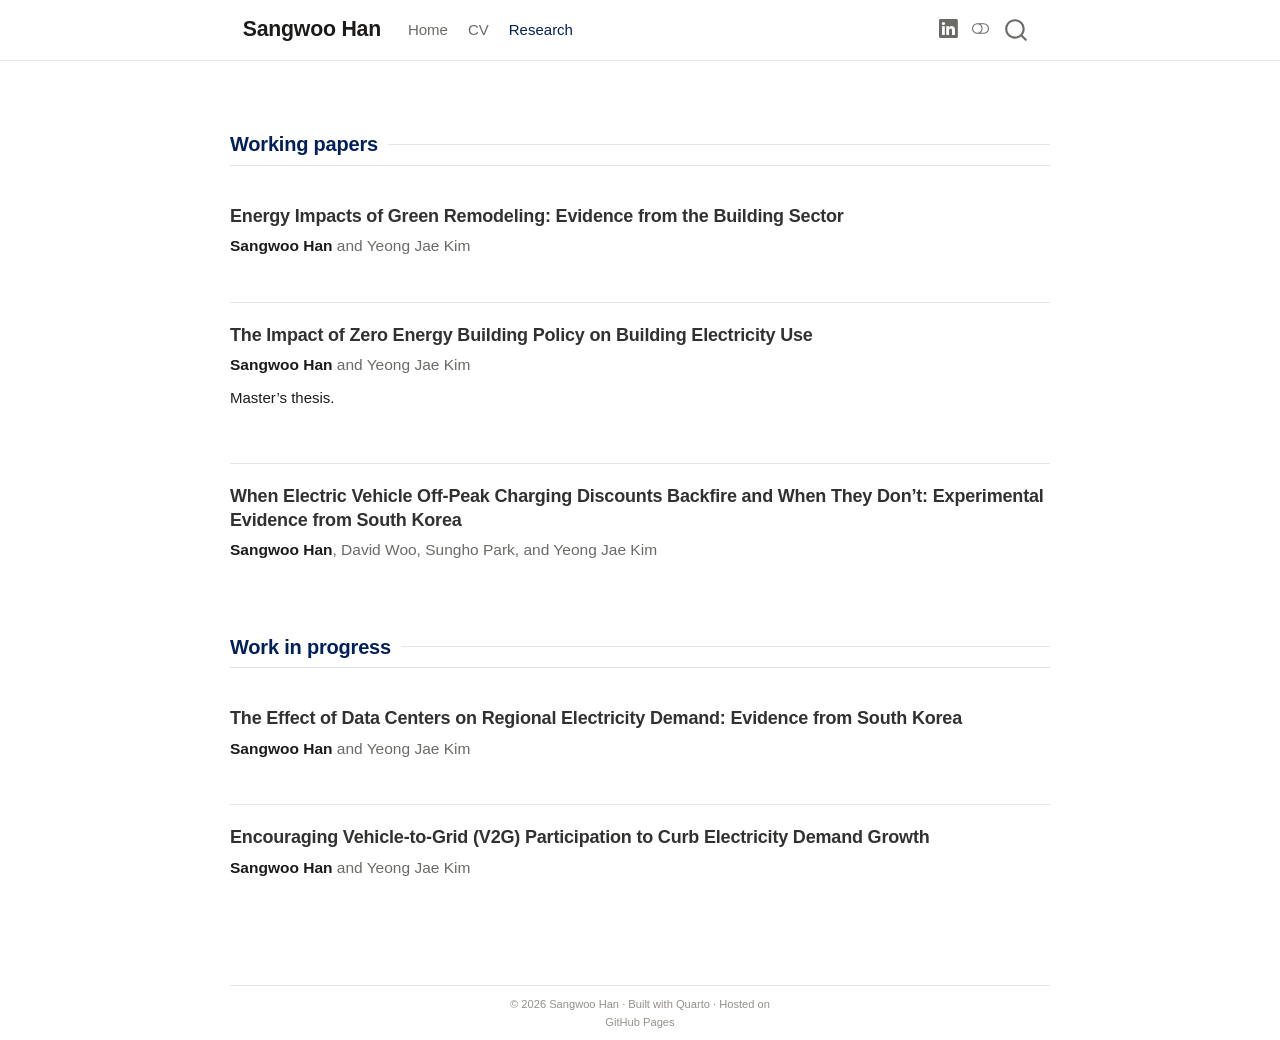
==== commit b90ee611: "First Version" ====
--- a/docs/research/index.html
+++ b/docs/research/index.html
@@ -6,8 +6,9 @@
 
 <meta name="viewport" content="width=device-width, initial-scale=1.0, user-scalable=yes">
 
-
-<title>Research – Sangwoo Han</title>
+<meta name="description" content="Research by Sangwoo Han — working papers and work in progress in energy and environmental economics.">
+
+<title>Research | Sangwoo Han – Sangwoo Han</title>
 <style>
 /* Default styles provided by pandoc.
 ** See https://pandoc.org/MANUAL.html#variables-for-html for config info.
@@ -40,7 +41,6 @@
 <script src="../site_libs/quarto-html/tabsets/tabsets.js" type="module"></script>
 <script src="../site_libs/quarto-html/popper.min.js"></script>
 <script src="../site_libs/quarto-html/tippy.umd.min.js"></script>
-<script src="../site_libs/quarto-html/anchor.min.js"></script>
 <link href="../site_libs/quarto-html/tippy.css" rel="stylesheet">
 <link href="../site_libs/quarto-html/quarto-syntax-highlighting-bf27225e3a48a9273f3daa8f8e829971.css" rel="stylesheet" class="quarto-color-scheme" id="quarto-text-highlighting-styles">
 <link href="../site_libs/quarto-html/quarto-syntax-highlighting-dark-b626d73c4c936ccc3cb08be7d45d1df6.css" rel="stylesheet" class="quarto-color-scheme quarto-color-alternate" id="quarto-text-highlighting-styles">
@@ -50,7 +50,6 @@
 <link href="../site_libs/bootstrap/bootstrap-93f0656b074f93c2a2782606e152bee6.min.css" rel="stylesheet" append-hash="true" class="quarto-color-scheme" id="quarto-bootstrap" data-mode="light">
 <link href="../site_libs/bootstrap/bootstrap-dark-f4b5288746a5daa8dfa9071540f2e5d3.min.css" rel="stylesheet" append-hash="true" class="quarto-color-scheme quarto-color-alternate" id="quarto-bootstrap" data-mode="dark">
 <link href="../site_libs/bootstrap/bootstrap-93f0656b074f93c2a2782606e152bee6.min.css" rel="stylesheet" append-hash="true" class="quarto-color-scheme-extra" id="quarto-bootstrap" data-mode="light">
-<script src="../site_libs/quarto-contrib/iconify-2.1.0/iconify-icon.min.js"></script>
 <script id="quarto-search-options" type="application/json">{
   "location": "navbar",
   "copy-button": false,
@@ -81,11 +80,11 @@
 
 
 <link rel="stylesheet" href="../styles.css">
-<meta property="og:title" content="Research – Sangwoo Han">
+<meta property="og:title" content="Research | Sangwoo Han">
 <meta property="og:site_name" content="Sangwoo Han">
 </head>
 
-<body class="nav-fixed quarto-light"><script id="quarto-html-before-body" type="application/javascript">
+<body class="nav-fixed front-page quarto-light"><script id="quarto-html-before-body" type="application/javascript">
     const toggleBodyColorMode = (bsSheetEl) => {
       const mode = bsSheetEl.getAttribute("data-mode");
       const bodyEl = window.document.querySelector("body");
@@ -250,7 +249,7 @@
   </script>
 
 <div id="quarto-search-results"></div>
-  <header id="quarto-header" class="headroom fixed-top quarto-banner">
+  <header id="quarto-header" class="headroom fixed-top">
     <nav class="navbar navbar-expand-lg " data-bs-theme="dark">
       <div class="navbar-container container-fluid">
       <div class="navbar-brand-container mx-auto">
@@ -269,8 +268,12 @@
 <span class="menu-text">Home</span></a>
   </li>  
   <li class="nav-item">
-    <a class="nav-link" href="../vita/cv-han.pdf"> 
+    <a class="nav-link" href="../vita/cv.pdf"> 
 <span class="menu-text">CV</span></a>
+  </li>  
+  <li class="nav-item">
+    <a class="nav-link active" href="../research/index.html" aria-current="page"> 
+<span class="menu-text">Research</span></a>
   </li>  
 </ul>
             <ul class="navbar-nav navbar-nav-scroll ms-auto">
@@ -288,101 +291,67 @@
     </nav>
 </header>
 <!-- content -->
-<header id="title-block-header" class="quarto-title-block default page-columns page-full">
-  <div class="quarto-title-banner page-columns page-full">
-    <div class="quarto-title column-page-left">
-      <h1 class="title">Research</h1>
-                      </div>
-  </div>
-    
-  
-  <div class="quarto-title-meta column-page-left">
-
-      
-    
-      
-    </div>
-    
-  
-  </header><div id="quarto-content" class="quarto-container page-columns page-rows-contents page-layout-full page-navbar">
+<div id="quarto-content" class="quarto-container page-columns page-rows-contents page-layout-full page-navbar">
 <!-- sidebar -->
 <!-- margin-sidebar -->
-    <div id="quarto-margin-sidebar" class="sidebar margin-sidebar">
-        <nav id="TOC" role="doc-toc" class="toc-active">
-    <h2 id="toc-title">On this page</h2>
-   
-  <ul>
-  <li><a href="#working-papers" id="toc-working-papers" class="nav-link active" data-scroll-target="#working-papers">Working papers</a></li>
-  <li><a href="#publications" id="toc-publications" class="nav-link" data-scroll-target="#publications">Publications</a></li>
-  <li><a href="#work-in-progress" id="toc-work-in-progress" class="nav-link" data-scroll-target="#work-in-progress">Work in progress</a></li>
-  <li><a href="#other-works" id="toc-other-works" class="nav-link" data-scroll-target="#other-works">Other works</a></li>
-  </ul>
-</nav>
+    
+<!-- main -->
+<main class="content column-page" id="quarto-document-content"><header id="title-block-header" class="quarto-title-block"></header>
+
+
+
+
+
+<section class="block" id="research">
+  <h2 class="section-title">Working papers</h2>
+
+  <article class="paper">
+    <h3 class="paper-title">Energy Impacts of Green Remodeling: Evidence from the Building Sector</h3>
+    <p class="authors"><span class="me">Sangwoo Han</span> and Yeong Jae Kim</p>
+  </article>
+
+  <article class="paper">
+    <h3 class="paper-title">The Impact of Zero Energy Building Policy on Building Electricity Use</h3>
+    <p class="authors"><span class="me">Sangwoo Han</span> and Yeong Jae Kim</p>
+    <p class="venue">Master’s thesis.</p>
+  </article>
+
+  <article class="paper">
+    <h3 class="paper-title">When Electric Vehicle Off-Peak Charging Discounts Backfire and When They Don’t: Experimental Evidence from South Korea</h3>
+    <p class="authors"><span class="me">Sangwoo Han</span>, David Woo, Sungho Park, and Yeong Jae Kim</p>
+  </article>
+
+  <h2 class="section-title" style="margin-top:44px;">Work in progress</h2>
+
+  <article class="paper">
+    <h3 class="paper-title">The Effect of Data Centers on Regional Electricity Demand: Evidence from South Korea</h3>
+    <p class="authors"><span class="me">Sangwoo Han</span> and Yeong Jae Kim</p>
+  </article>
+
+  <article class="paper">
+    <h3 class="paper-title">Encouraging Vehicle-to-Grid (V2G) Participation to Curb Electricity Demand Growth</h3>
+    <p class="authors"><span class="me">Sangwoo Han</span> and Yeong Jae Kim</p>
+  </article>
+</section>
+
+<!--
+TEMPLATE: to add an abstract and links to a paper later, put these inside its <article> block,
+below the <p class="authors"> line:
+
+    <details class="abstract">
+      <summary>Abstract</summary>
+      <div class="abstract-body">
+        Your abstract here.
+      </div>
+    </details>
+    <div class="links">
+      <a href="your-paper.pdf">Paper</a>   (put the PDF in the research folder)
     </div>
-<!-- main -->
-<main class="content quarto-banner-title-block column-page-left" id="quarto-document-content">
-
-
-
-
-
-
-<section id="working-papers" class="level2">
-<h2 class="anchored" data-anchor-id="working-papers">Working papers</h2>
-<div class="paper">
-<p><strong>“The China shock and internal migration: Evidence from bilateral migration flows”</strong> <span class="badge status-submitted">Submitted</span><br> with <a href="https://sites.google.com/view/jaerimchoi">Jaerim Choi</a> and <a href="https://sites.google.com/view/seunghoon/home">Seung Hoon Lee</a>. Jun.&nbsp;2026.</p>
-<details>
-<summary>
-Abstract
-</summary>
-Using Korean administrative data spanning nearly two decades and covering the universe of bilateral migration flows across local labor markets, we examine how the China trade shock shapes internal migration. While prior studies rely on net population changes to measure labor adjustment, we exploit bilateral migration flows that separately capture in- and out-migration. We find that trade exposure primarily increases out-migration from adversely affected regions, with limited effects on in-migration, revealing asymmetric spatial adjustment. Decomposing the shock, export expansion reduces out-migration, whereas import competition increases it. Migration responses are strongest among prime working-age individuals and substantially weaker among younger and older cohorts. Single-person households are more responsive than multi-person households. Overall, bilateral data reveal substantial migration responses that conventional net population measures fail to detect, offering new insight into the “missing migration puzzle.”
-</details>
-<p><a href="working-paper/migration_china_shock.pdf" class="btn btn-sm btn-outline-primary" role="button"><iconify-icon role="img" inline="" icon="bi:file-earmark-pdf" aria-label="Icon file-earmark-pdf from bi Iconify.design set." title="Icon file-earmark-pdf from bi Iconify.design set."></iconify-icon> Mimeo</a> <a href="https://github.com/hchulkim/research_china-shock-migration" class="btn btn-sm btn-outline-secondary" role="button"><iconify-icon role="img" inline="" icon="bi:github" aria-label="Icon github from bi Iconify.design set." title="Icon github from bi Iconify.design set."></iconify-icon> Replication</a></p>
-</div>
-</section>
-<section id="publications" class="level2">
-<h2 class="anchored" data-anchor-id="publications">Publications</h2>
-<div class="paper">
-<p><strong>[2] “Does political conflict hurt immigration? Evidence from the South Korea – China THAAD Dispute”</strong><br> with <a href="https://sites.google.com/site/kwanlee84/home?authuser=0">Jongkwan Lee</a>. Aug.&nbsp;2024. <em>Southern Economic Journal.</em></p>
-<p><a href="https://onlinelibrary.wiley.com/doi/10.1002/soej.12723" class="btn btn-sm btn-outline-primary" role="button"><iconify-icon role="img" inline="" icon="bi:box-arrow-up-right" aria-label="Icon box-arrow-up-right from bi Iconify.design set." title="Icon box-arrow-up-right from bi Iconify.design set."></iconify-icon> Paper</a></p>
-</div>
-<div class="paper">
-<p><strong>[1] “The well-being of cities: Estimating migration attractiveness from internal migration across Korean cities”</strong><br> with <a href="https://sites.google.com/view/seunghoon/home">Seung Hoon Lee</a> and Ji Sub Park. Feb.&nbsp;2024. <em>Global Economic Review.</em></p>
-<p><a href="https://www.tandfonline.com/doi/full/10.1080/1226508X.2023.2282622?scroll=top&amp;needAccess=true" class="btn btn-sm btn-outline-primary" role="button"><iconify-icon role="img" inline="" icon="bi:box-arrow-up-right" aria-label="Icon box-arrow-up-right from bi Iconify.design set." title="Icon box-arrow-up-right from bi Iconify.design set."></iconify-icon> Paper</a></p>
-</div>
-</section>
-<section id="work-in-progress" class="level2">
-<h2 class="anchored" data-anchor-id="work-in-progress">Work in progress</h2>
-<div class="paper">
-<p><strong>“Investment and deforestation under uncertain market access: Evidence from the Mexican avocado boom”</strong><br> with <a href="https://sites.google.com/mishra.org/prakashmishra">Prakash Mishra</a>, <a href="https://sites.northwestern.edu/ssardon/">Sebastian Sardon</a> and <a href="http://jaysayre.com">James E. Sayre</a></p>
-</div>
-</section>
-<section id="other-works" class="level2">
-<h2 class="anchored" data-anchor-id="other-works">Other works</h2>
-<!-- ::: {.paper} -->
-<!-- **[4] "Pest outbreak, agricultural production, and trade."** [Work in progress]{.badge .status-wip}<br> -->
-<!-- *Second-year candidacy paper.* Draft available upon request. -->
-<!-- ::: -->
-<div class="paper">
-<p><strong>[1] A comment on “Malaria suitability, urbanization and persistence: Evidence from China over more than 2000 years”</strong> <span class="badge status-published">Published</span><br> with <a href="https://www.marcjoets.com/">Marc Joëts</a>, <a href="https://sites.google.com/site/stefanialovo/">Stefania Lovo</a> and <a href="https://www.rwi-essen.de/rwi/team/person/niklas-murken">Niklas Murken</a>. Nov.&nbsp;2025. <em>UKRN replication game</em>, <strong>Institute for Replication</strong>.</p>
-<p><a href="working-paper/malaria_urban_china_EER.pdf" class="btn btn-sm btn-outline-primary" role="button"><iconify-icon role="img" inline="" icon="bi:file-earmark-pdf" aria-label="Icon file-earmark-pdf from bi Iconify.design set." title="Icon file-earmark-pdf from bi Iconify.design set."></iconify-icon> Mimeo</a></p>
-</div>
-<!-- ::: {.paper} -->
-<!-- **[2] (Pre-doctoral) "The effect of remote working on household waste: Evidence from South Korea"** [Dormant paper]{.badge .status-wip}<br> -->
-<!-- with [Hee-Seung Yang](https://sites.google.com/site/heeseungyang/home). Mar. 2025. -->
-<!---->
-<!-- [ Mimeo](working-paper/wfh-waste.pdf){.btn .btn-sm .btn-outline-primary role="button"} -->
-<!-- ::: -->
-<!---->
-<!-- ::: {.paper} -->
-<!-- **[1] (Pre-doctoral) "High-speed rails and regional effects: Evidence from Ulsan (in Korean)"** [Published]{.badge .status-published}<br> -->
-<!-- with [Seung Hoon Lee](https://sites.google.com/view/seunghoon/home), Moon Jung Choi and [Jaerim Choi](https://sites.google.com/view/jaerimchoi). Apr. 2024. *Journal of Korean Economic Analysis.* -->
-<!---->
-<!-- [ Paper](https://www.kci.go.kr/kciportal/ci/sereArticleSearch/ciSereArtiView.kci?sereArticleSearchBean.artiId=ART003074695){.btn .btn-sm .btn-outline-primary role="button"} -->
-<!-- ::: -->
-
-
-</section>
+
+To link a coauthor's name to their website:  <a href="https://their-site.com">Yeong Jae Kim</a>
+-->
+
+
 
 </main> <!-- /main -->
 <script id="quarto-html-after-body" type="application/javascript">
@@ -400,13 +369,6 @@
       window.document.body.appendChild(a);
     }
     setColorSchemeToggle(hasAlternateSentinel())
-    const icon = "";
-    const anchorJS = new window.AnchorJS();
-    anchorJS.options = {
-      placement: 'right',
-      icon: icon
-    };
-    anchorJS.add('.anchored');
     const isCodeAnnotation = (el) => {
       for (const clz of el.classList) {
         if (clz.startsWith('code-annotation-')) {                     
@@ -471,7 +433,7 @@
     }
       var localhostRegex = new RegExp(/^(?:http|https):\/\/localhost\:?[0-9]*\//);
       var mailtoRegex = new RegExp(/^mailto:/);
-        var filterRegex = new RegExp("https:\/\/sangwooh\.github\.io");
+        var filterRegex = new RegExp("https:\/\/swoo-han\.github\.io");
       var isInternal = (href) => {
           return filterRegex.test(href) || localhostRegex.test(href) || mailtoRegex.test(href);
       }
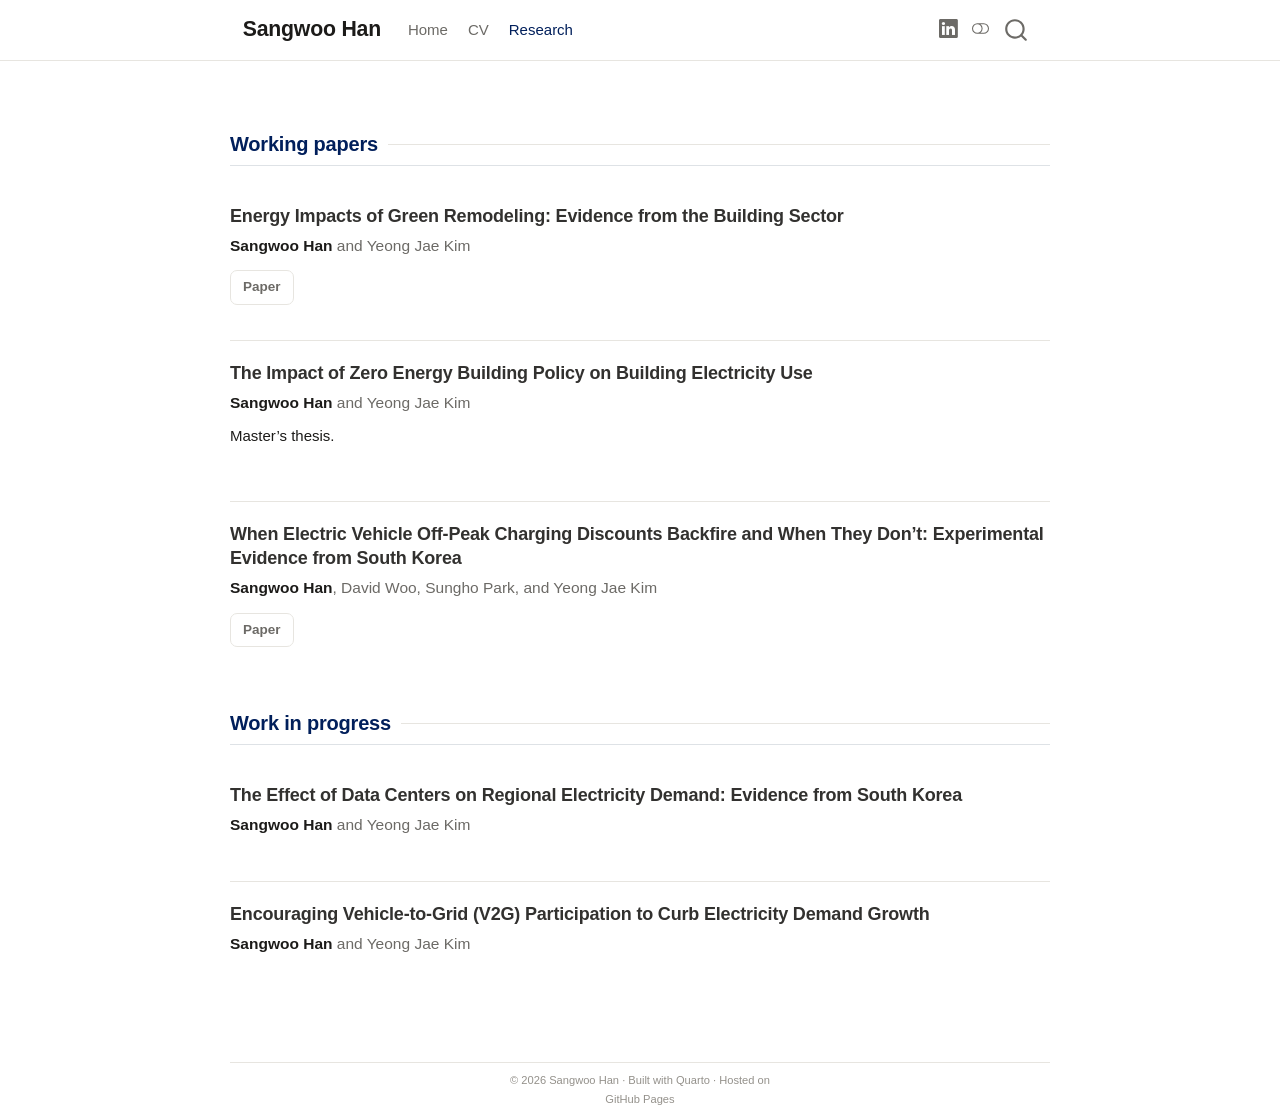
==== commit 6fec948a: "paper add" ====
--- a/docs/research/index.html
+++ b/docs/research/index.html
@@ -268,7 +268,7 @@
 <span class="menu-text">Home</span></a>
   </li>  
   <li class="nav-item">
-    <a class="nav-link" href="../vita/cv.pdf"> 
+    <a class="nav-link" href="../vita/cv-han.pdf"> 
 <span class="menu-text">CV</span></a>
   </li>  
   <li class="nav-item">
@@ -308,6 +308,9 @@
   <article class="paper">
     <h3 class="paper-title">Energy Impacts of Green Remodeling: Evidence from the Building Sector</h3>
     <p class="authors"><span class="me">Sangwoo Han</span> and Yeong Jae Kim</p>
+    <div class="links">
+      <a href="green_remodeling.pdf" target="_blank" rel="noopener">Paper</a>
+    </div>
   </article>
 
   <article class="paper">
@@ -319,6 +322,9 @@
   <article class="paper">
     <h3 class="paper-title">When Electric Vehicle Off-Peak Charging Discounts Backfire and When They Don’t: Experimental Evidence from South Korea</h3>
     <p class="authors"><span class="me">Sangwoo Han</span>, David Woo, Sungho Park, and Yeong Jae Kim</p>
+    <div class="links">
+      <a href="EV_charging_experiment.pdf" target="_blank" rel="noopener">Paper</a>
+    </div>
   </article>
 
   <h2 class="section-title" style="margin-top:44px;">Work in progress</h2>
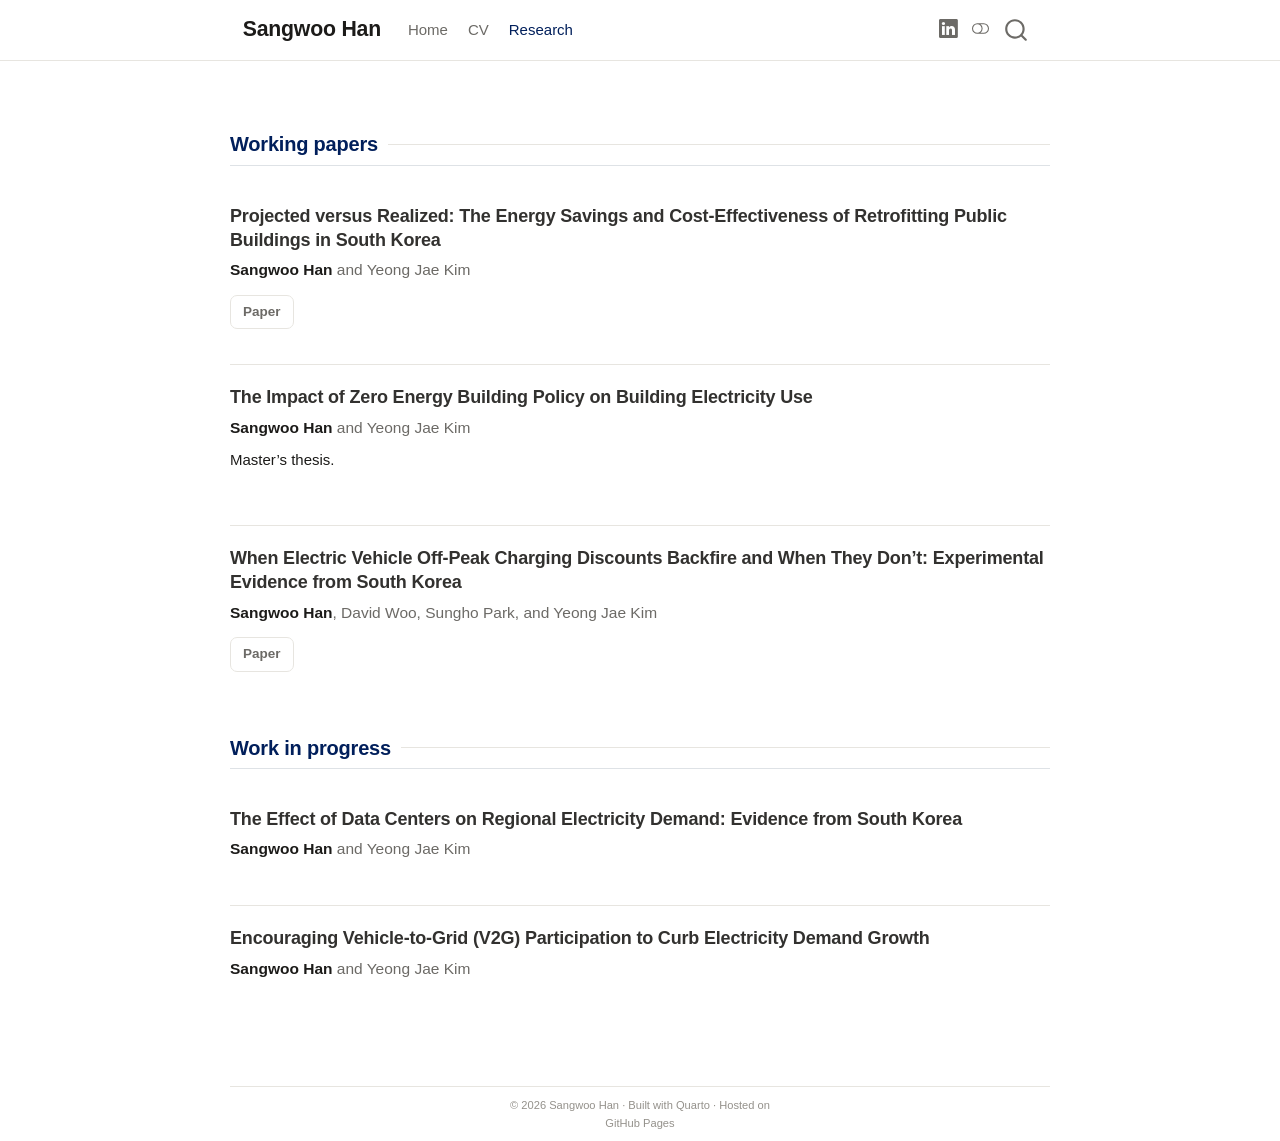
==== commit 08f57c0a: "update cv and paper" ====
--- a/docs/research/index.html
+++ b/docs/research/index.html
@@ -306,7 +306,7 @@
   <h2 class="section-title">Working papers</h2>
 
   <article class="paper">
-    <h3 class="paper-title">Energy Impacts of Green Remodeling: Evidence from the Building Sector</h3>
+    <h3 class="paper-title">Projected versus Realized: The Energy Savings and Cost-Effectiveness of Retrofitting Public Buildings in South Korea</h3>
     <p class="authors"><span class="me">Sangwoo Han</span> and Yeong Jae Kim</p>
     <div class="links">
       <a href="green_remodeling.pdf" target="_blank" rel="noopener">Paper</a>
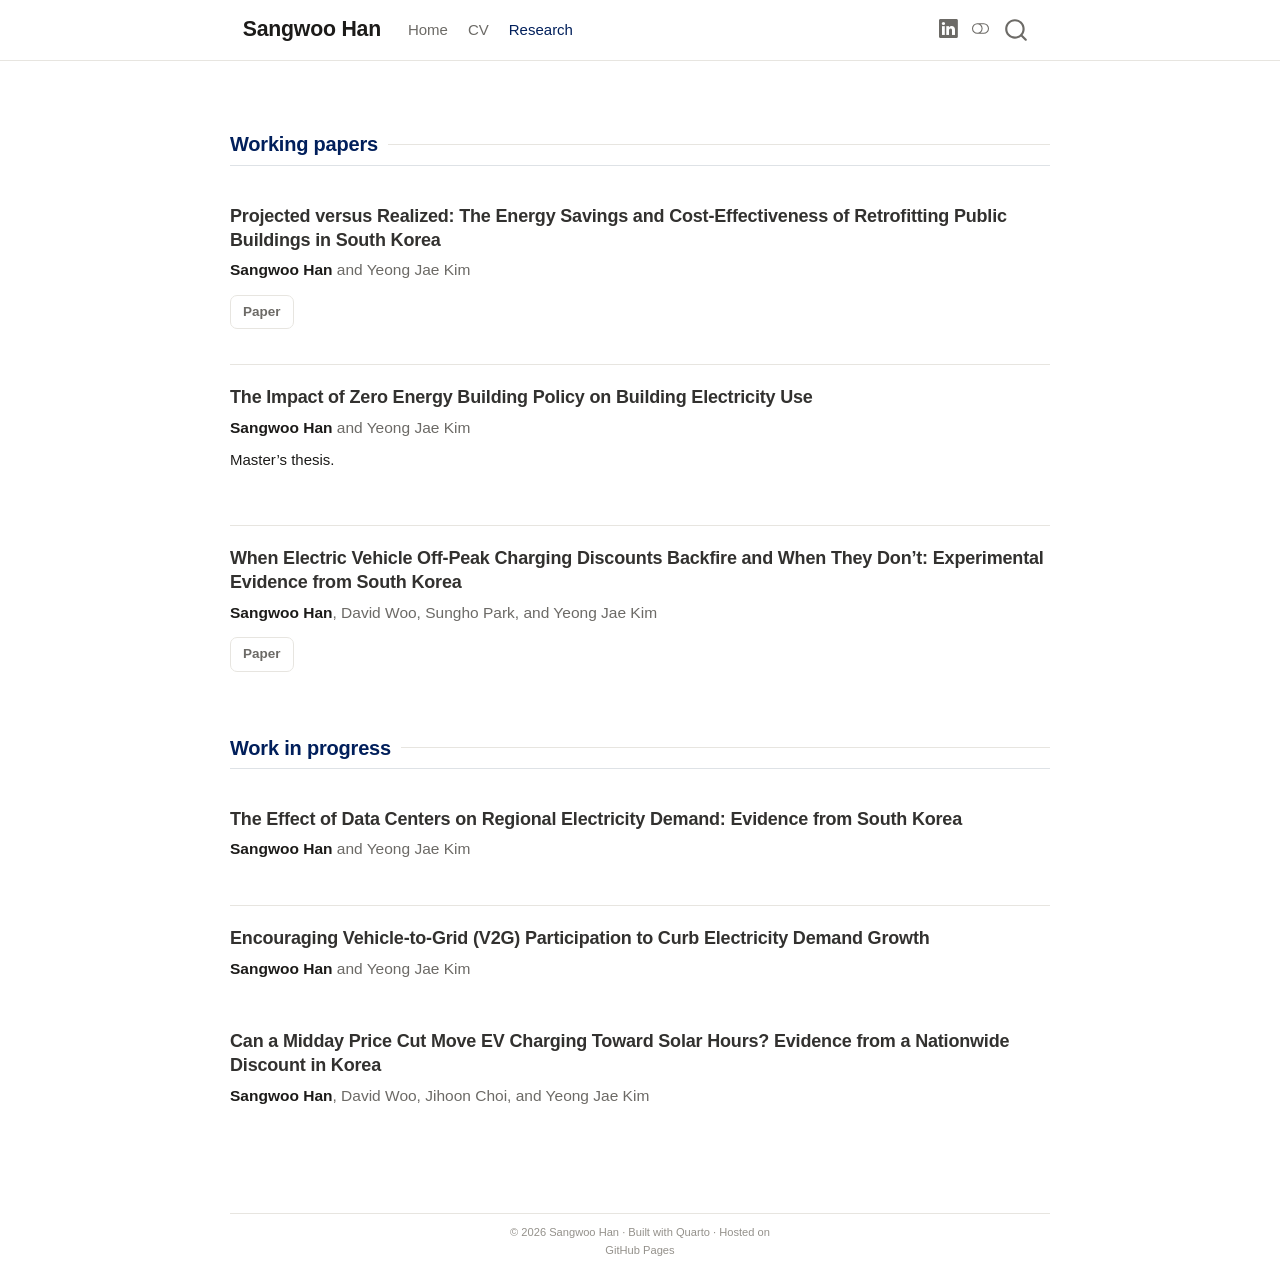
==== commit 896067fb: "Add midday EV paper" ====
--- a/docs/research/index.html
+++ b/docs/research/index.html
@@ -340,6 +340,11 @@
   </article>
 </section>
 
+  <article class="paper">
+    <h3 class="paper-title">Can a Midday Price Cut Move EV Charging Toward Solar Hours? Evidence from a Nationwide Discount in Korea</h3>
+    <p class="authors"><span class="me">Sangwoo Han</span>, David Woo, Jihoon Choi, and Yeong Jae Kim</p>
+  </article>
+
 <!--
 TEMPLATE: to add an abstract and links to a paper later, put these inside its <article> block,
 below the <p class="authors"> line:
